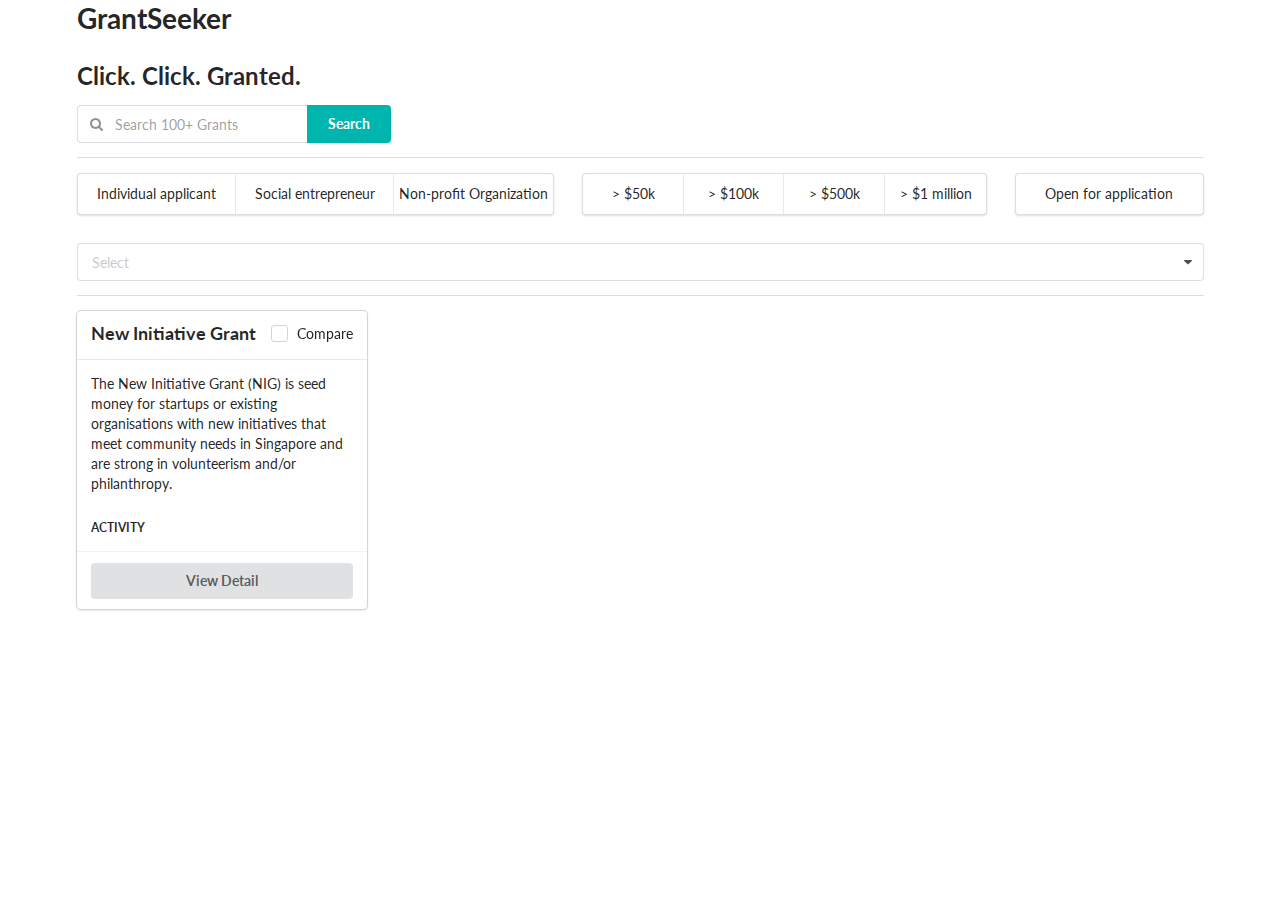
==== site/index.html @ 49b5996e "Add detail.html" ====
<!doctype html>
<!--[if lt IE 7]>      <html class="no-js lt-ie9 lt-ie8 lt-ie7" lang=""> <![endif]-->
<!--[if IE 7]>         <html class="no-js lt-ie9 lt-ie8" lang=""> <![endif]-->
<!--[if IE 8]>         <html class="no-js lt-ie9" lang=""> <![endif]-->
<!--[if gt IE 8]><!--> <html class="no-js" lang=""> <!--<![endif]-->
    <head>
        <meta charset="utf-8">
        <meta http-equiv="X-UA-Compatible" content="IE=edge,chrome=1">
        <title></title>
        <meta name="description" content="">
        <meta name="viewport" content="width=device-width, initial-scale=1">
        <link rel="apple-touch-icon" href="apple-touch-icon.png">

        <link rel="stylesheet" href="css/semantic.min.css">
        <link rel="stylesheet" href="css/app.css">

        <script src="js/vendor/modernizr-2.8.3-respond-1.4.2.min.js"></script>
    </head>
    <body>
        <!--[if lt IE 8]>
            <p class="browserupgrade">You are using an <strong>outdated</strong> browser. Please <a href="http://browsehappy.com/">upgrade your browser</a> to improve your experience.</p>
        <![endif]-->
        
        <div class="ui container">
            <h1>GrantSeeker</h1>
            <h2>Click. Click. Granted.</h2>
            <div class="ui action left icon input">
              <i class="search icon"></i>
              <input type="text" placeholder="Search 100+ Grants">
              <div class="ui teal button">Search</div>
            </div>    
            <div class="ui divider"></div>
            <div class="ui grid">
                <div class="seven wide column">
                    <div class="ui three item menu js-select">
                      <a class="item">Individual applicant</a>
                      <a class="item">Social entrepreneur</a>
                      <a class="item">Non-profit Organization</a>
                    </div>
                </div>

                <div class="six wide column">
                    <div class="ui four item menu js-select">
                      <a class="item">&gt; $50k</a>
                      <a class="item">&gt; $100k</a>
                      <a class="item">&gt; $500k</a>
                      <a class="item">&gt; $1 million</a>
                    </div>
                </div>

                <div class="three wide column">
                    <div class="ui one item menu js-select">
                      <a class="item">Open for application</a>
                    </div>
                </div>

            </div>
            <div class="ui one column grid">
                <div class="ui column">
                    <select class="ui fluid dropdown" multiple="">
                      <option value="">Select</option>
                        <option value="1">Disabilities</option>
                        <option value="2">Elderly and active ageing</option>
                        <option value="3">Social enterprises</option>
                        <option value="4">Low-income</option>
                        <option value="5">Parenting</option>
                    </select>
                </div>
            </div>
            <div class="ui divider"></div>
            <div class="ui cards">
                <div class="ui card">
                  <div class="content">
                    <div class="ui checkbox right floated">
                      <input type="checkbox" name="example">
                      <label>Compare</label>
                    </div>
                    <div class="header">New Initiative Grant</div>
                  </div>
                  <div class="content">
                    <div class="summary">The New Initiative Grant (NIG) is seed money for startups or existing organisations with new initiatives that meet community needs in Singapore and are strong in volunteerism and/or philanthropy.</div>
                    <h4 class="ui sub header">Activity</h4>
                  </div>
                  <div class="extra content">
                    <a href="detail.html" class="ui fluid button">View Detail</a>
                  </div>
                </div>
            </div>
        </div>

        <script src="//ajax.googleapis.com/ajax/libs/jquery/1.11.2/jquery.min.js"></script>
        <script>window.jQuery || document.write('<script src="js/vendor/jquery-1.11.2.min.js"><\/script>')</script>
        <script src="js/vendor/semantic.min.js"></script>
        <script src="js/main.js"></script>

        <!-- Google Analytics: change UA-XXXXX-X to be your site's ID. -->
        <script>
            (function(b,o,i,l,e,r){b.GoogleAnalyticsObject=l;b[l]||(b[l]=
            function(){(b[l].q=b[l].q||[]).push(arguments)});b[l].l=+new Date;
            e=o.createElement(i);r=o.getElementsByTagName(i)[0];
            e.src='//www.google-analytics.com/analytics.js';
            r.parentNode.insertBefore(e,r)}(window,document,'script','ga'));
            ga('create','UA-XXXXX-X','auto');ga('send','pageview');
        </script>
    </body>
</html>
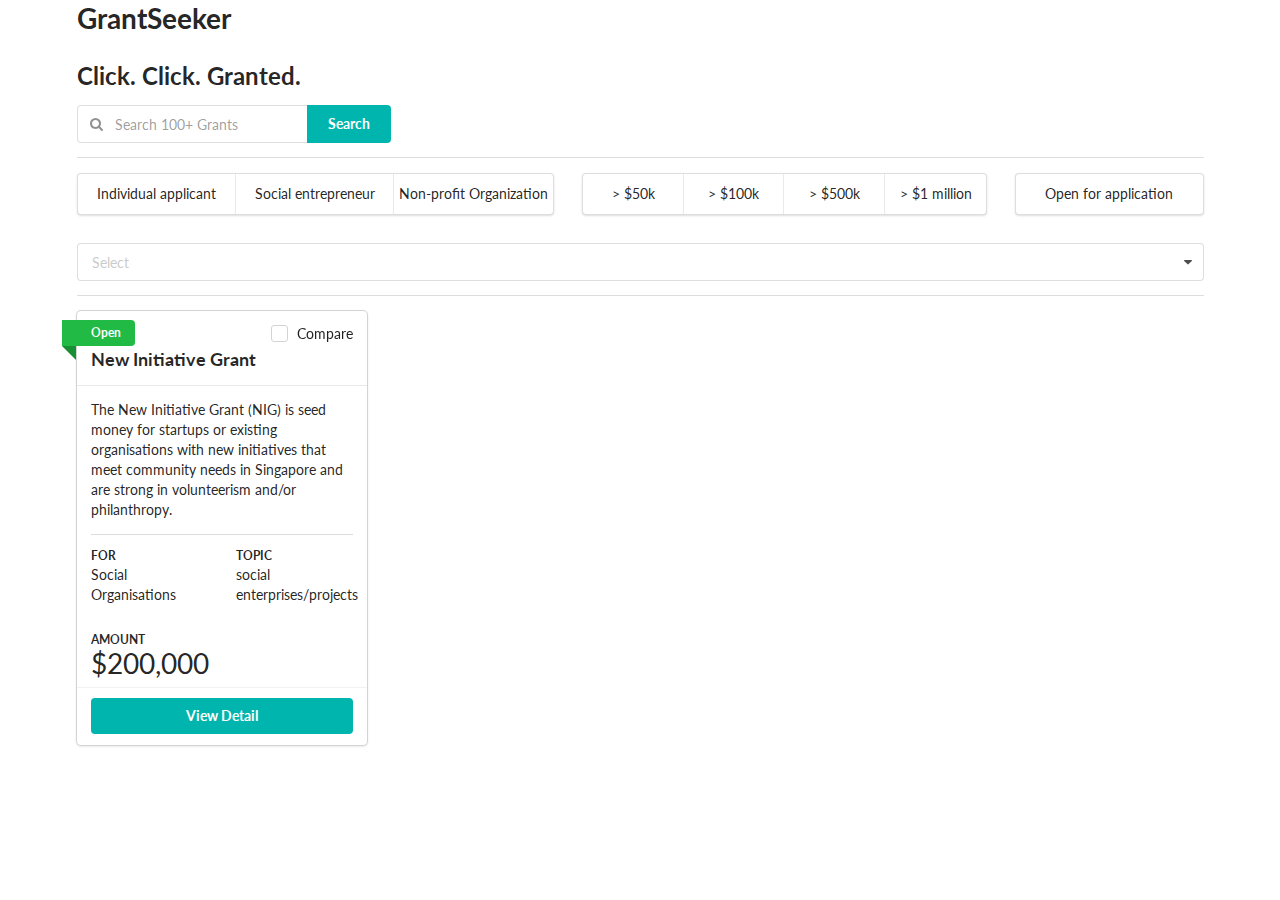
==== commit 84c150ee: "add details" ====
--- a/site/index.html
+++ b/site/index.html
@@ -32,7 +32,7 @@
             <div class="ui divider"></div>
             <div class="ui grid">
                 <div class="seven wide column">
-                    <div class="ui three item menu js-select">
+                    <div class="ui three item menu">
                       <a class="item">Individual applicant</a>
                       <a class="item">Social entrepreneur</a>
                       <a class="item">Non-profit Organization</a>
@@ -40,7 +40,7 @@
                 </div>
 
                 <div class="six wide column">
-                    <div class="ui four item menu js-select">
+                    <div class="ui four item menu">
                       <a class="item">&gt; $50k</a>
                       <a class="item">&gt; $100k</a>
                       <a class="item">&gt; $500k</a>
@@ -49,7 +49,7 @@
                 </div>
 
                 <div class="three wide column">
-                    <div class="ui one item menu js-select">
+                    <div class="ui one item menu">
                       <a class="item">Open for application</a>
                     </div>
                 </div>
@@ -71,6 +71,7 @@
             <div class="ui cards">
                 <div class="ui card">
                   <div class="content">
+                    <div class="ui green ribbon label">Open</div>
                     <div class="ui checkbox right floated">
                       <input type="checkbox" name="example">
                       <label>Compare</label>
@@ -79,10 +80,22 @@
                   </div>
                   <div class="content">
                     <div class="summary">The New Initiative Grant (NIG) is seed money for startups or existing organisations with new initiatives that meet community needs in Singapore and are strong in volunteerism and/or philanthropy.</div>
-                    <h4 class="ui sub header">Activity</h4>
+                    <div class="ui divider"></div>
+                    <div class="grid ui">
+                        <div class="ui eight wide column">
+                            <h4 class="ui sub header">For</h4>
+                            <div>Social Organisations</div>
+                        </div>
+                        <div class="ui eight wide column">
+                            <h4 class="ui sub header">Topic</h4>
+                            <div>social enterprises/projects</div>
+                        </div>
+                    </div>
+                    <h4 class="ui sub header">Amount</h4>
+                    <div class="amount">$200,000</div>                    
                   </div>
                   <div class="extra content">
-                    <a href="detail.html" class="ui fluid button">View Detail</a>
+                    <button class="ui fluid teal button">View Detail</button>
                   </div>
                 </div>
             </div>
--- a/site/css/app.css
+++ b/site/css/app.css
@@ -0,0 +1,8 @@
+.amount {
+    font-size: 2em;
+    margin-top: 0.2em;
+}
+
+.card .ribbon {
+    top: -5px;
+}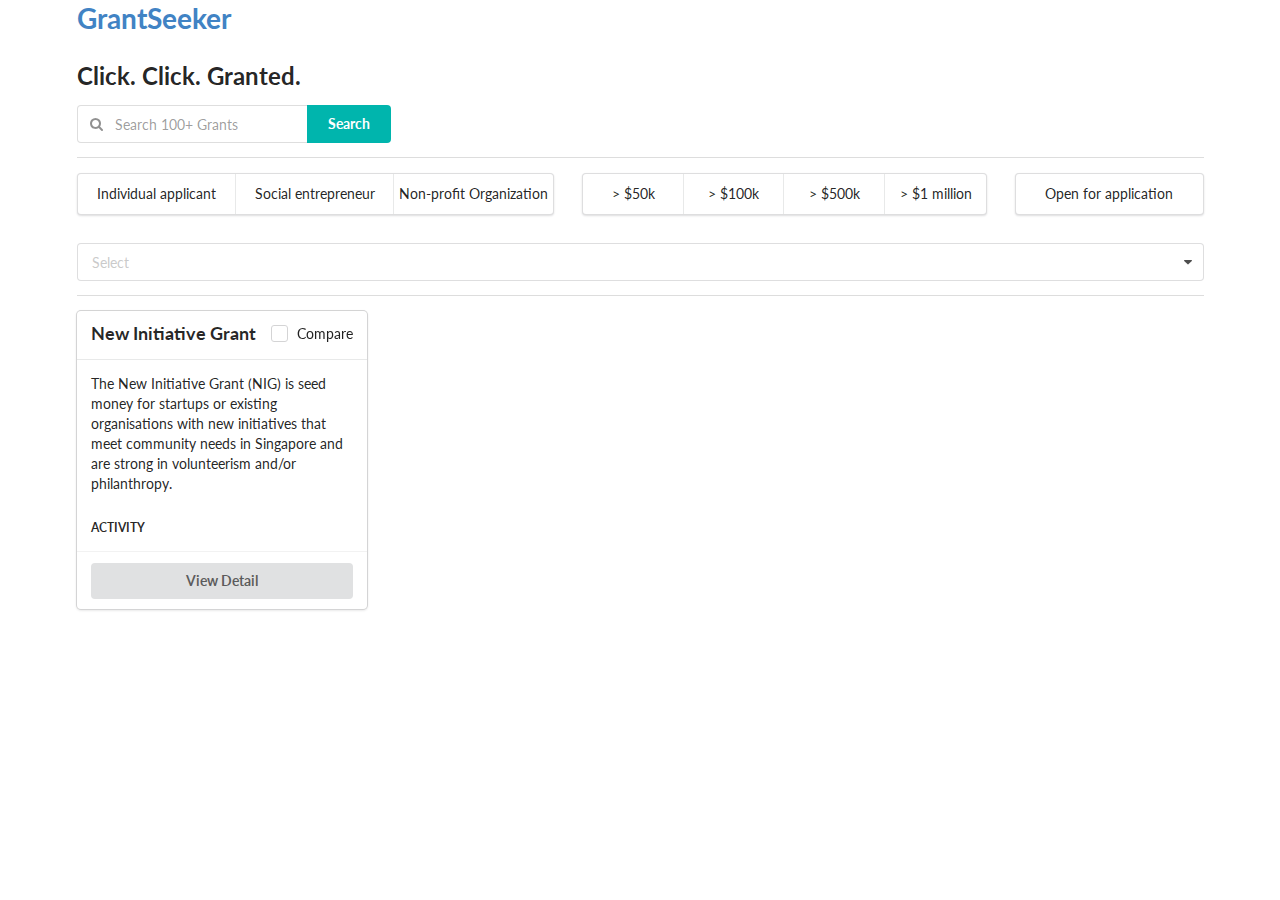
==== commit 5a8b59b7: "Link header to index" ====
--- a/site/index.html
+++ b/site/index.html
@@ -22,7 +22,7 @@
         <![endif]-->
         
         <div class="ui container">
-            <h1>GrantSeeker</h1>
+            <h1><a href="index.html">GrantSeeker</a></h1>
             <h2>Click. Click. Granted.</h2>
             <div class="ui action left icon input">
               <i class="search icon"></i>
@@ -32,7 +32,7 @@
             <div class="ui divider"></div>
             <div class="ui grid">
                 <div class="seven wide column">
-                    <div class="ui three item menu">
+                    <div class="ui three item menu js-select">
                       <a class="item">Individual applicant</a>
                       <a class="item">Social entrepreneur</a>
                       <a class="item">Non-profit Organization</a>
@@ -40,7 +40,7 @@
                 </div>
 
                 <div class="six wide column">
-                    <div class="ui four item menu">
+                    <div class="ui four item menu js-select">
                       <a class="item">&gt; $50k</a>
                       <a class="item">&gt; $100k</a>
                       <a class="item">&gt; $500k</a>
@@ -49,7 +49,7 @@
                 </div>
 
                 <div class="three wide column">
-                    <div class="ui one item menu">
+                    <div class="ui one item menu js-select">
                       <a class="item">Open for application</a>
                     </div>
                 </div>
@@ -71,7 +71,6 @@
             <div class="ui cards">
                 <div class="ui card">
                   <div class="content">
-                    <div class="ui green ribbon label">Open</div>
                     <div class="ui checkbox right floated">
                       <input type="checkbox" name="example">
                       <label>Compare</label>
@@ -80,22 +79,10 @@
                   </div>
                   <div class="content">
                     <div class="summary">The New Initiative Grant (NIG) is seed money for startups or existing organisations with new initiatives that meet community needs in Singapore and are strong in volunteerism and/or philanthropy.</div>
-                    <div class="ui divider"></div>
-                    <div class="grid ui">
-                        <div class="ui eight wide column">
-                            <h4 class="ui sub header">For</h4>
-                            <div>Social Organisations</div>
-                        </div>
-                        <div class="ui eight wide column">
-                            <h4 class="ui sub header">Topic</h4>
-                            <div>social enterprises/projects</div>
-                        </div>
-                    </div>
-                    <h4 class="ui sub header">Amount</h4>
-                    <div class="amount">$200,000</div>                    
+                    <h4 class="ui sub header">Activity</h4>
                   </div>
                   <div class="extra content">
-                    <button class="ui fluid teal button">View Detail</button>
+                    <a href="detail.html" class="ui fluid button">View Detail</a>
                   </div>
                 </div>
             </div>
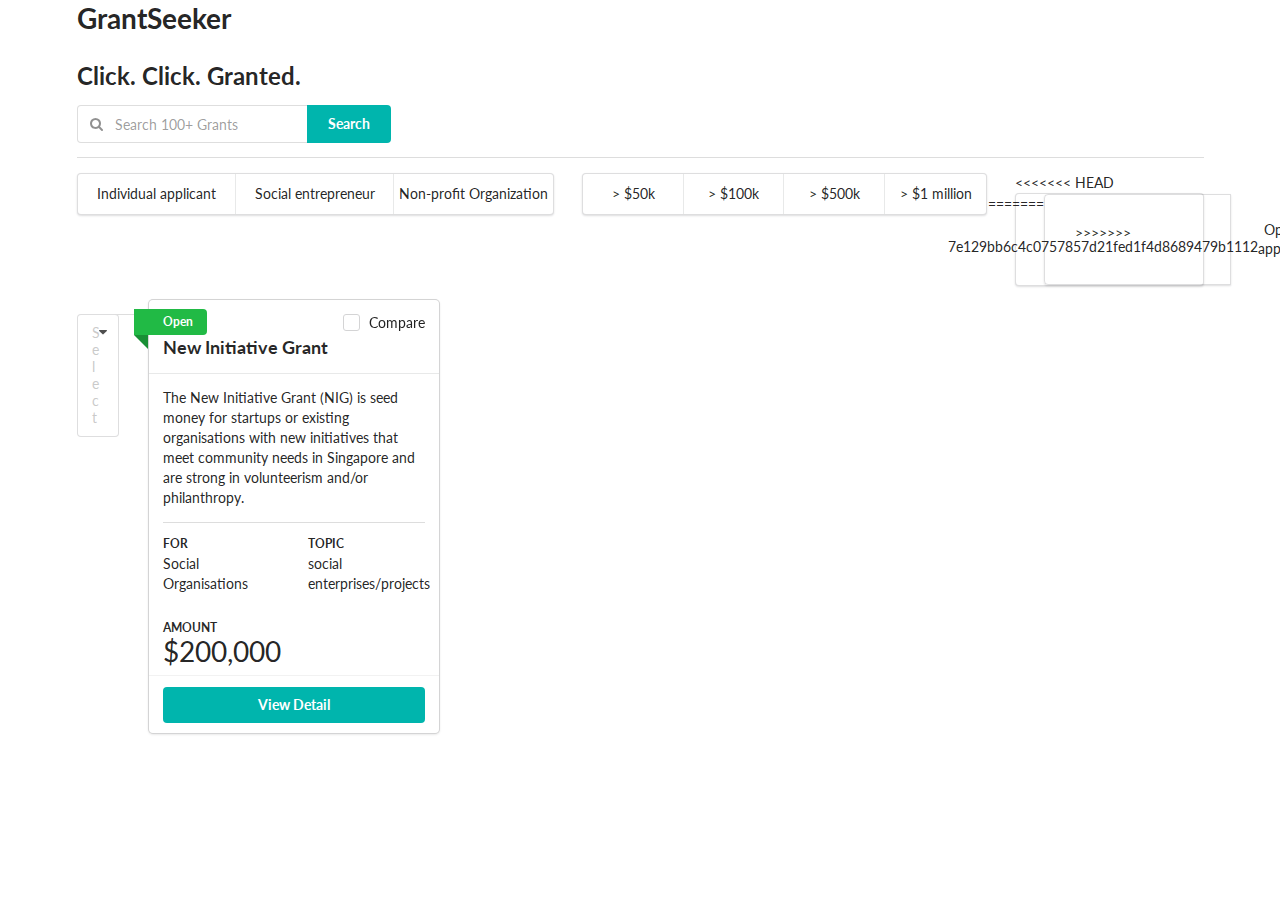
==== commit fecadf74: "Merge branch 'master' of github.com:minitheory/grantseeker" ====
--- a/site/index.html
+++ b/site/index.html
@@ -22,7 +22,7 @@
         <![endif]-->
         
         <div class="ui container">
-            <h1><a href="index.html">GrantSeeker</a></h1>
+            <h1>GrantSeeker</h1>
             <h2>Click. Click. Granted.</h2>
             <div class="ui action left icon input">
               <i class="search icon"></i>
@@ -49,7 +49,11 @@
                 </div>
 
                 <div class="three wide column">
+<<<<<<< HEAD
+                    <div class="ui one item menu">
+=======
                     <div class="ui one item menu js-select">
+>>>>>>> 7e129bb6c4c0757857d21fed1f4d8689479b1112
                       <a class="item">Open for application</a>
                     </div>
                 </div>
@@ -71,6 +75,7 @@
             <div class="ui cards">
                 <div class="ui card">
                   <div class="content">
+                    <div class="ui green ribbon label">Open</div>
                     <div class="ui checkbox right floated">
                       <input type="checkbox" name="example">
                       <label>Compare</label>
@@ -79,10 +84,22 @@
                   </div>
                   <div class="content">
                     <div class="summary">The New Initiative Grant (NIG) is seed money for startups or existing organisations with new initiatives that meet community needs in Singapore and are strong in volunteerism and/or philanthropy.</div>
-                    <h4 class="ui sub header">Activity</h4>
+                    <div class="ui divider"></div>
+                    <div class="grid ui">
+                        <div class="ui eight wide column">
+                            <h4 class="ui sub header">For</h4>
+                            <div>Social Organisations</div>
+                        </div>
+                        <div class="ui eight wide column">
+                            <h4 class="ui sub header">Topic</h4>
+                            <div>social enterprises/projects</div>
+                        </div>
+                    </div>
+                    <h4 class="ui sub header">Amount</h4>
+                    <div class="amount">$200,000</div>                    
                   </div>
                   <div class="extra content">
-                    <a href="detail.html" class="ui fluid button">View Detail</a>
+                    <button class="ui fluid teal button">View Detail</button>
                   </div>
                 </div>
             </div>
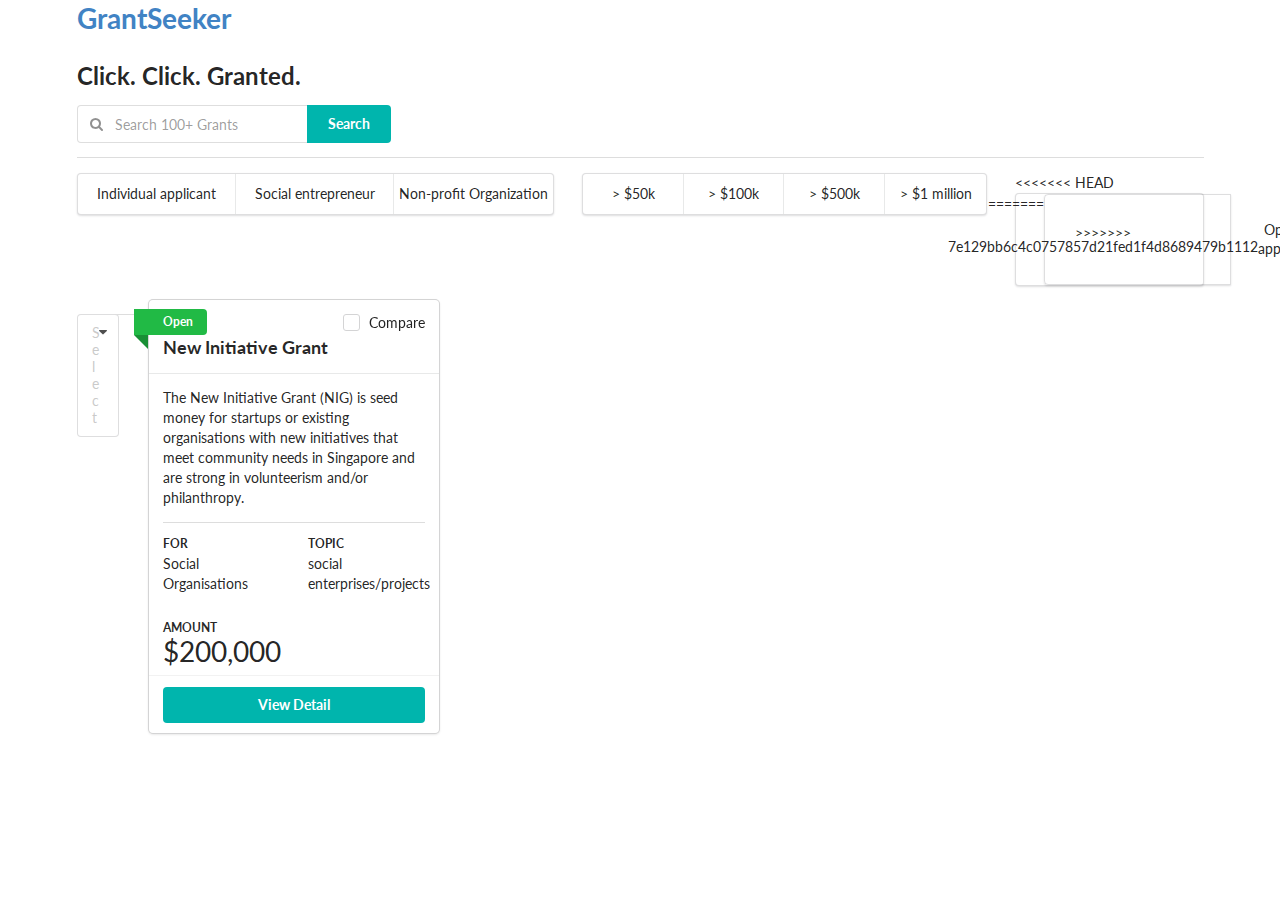
==== commit 7c5108ac: "Merge branch 'master' of github.com:minitheory/grantseeker" ====
--- a/site/index.html
+++ b/site/index.html
@@ -22,7 +22,7 @@
         <![endif]-->
         
         <div class="ui container">
-            <h1>GrantSeeker</h1>
+            <h1><a href="index.html">GrantSeeker</a></h1>
             <h2>Click. Click. Granted.</h2>
             <div class="ui action left icon input">
               <i class="search icon"></i>
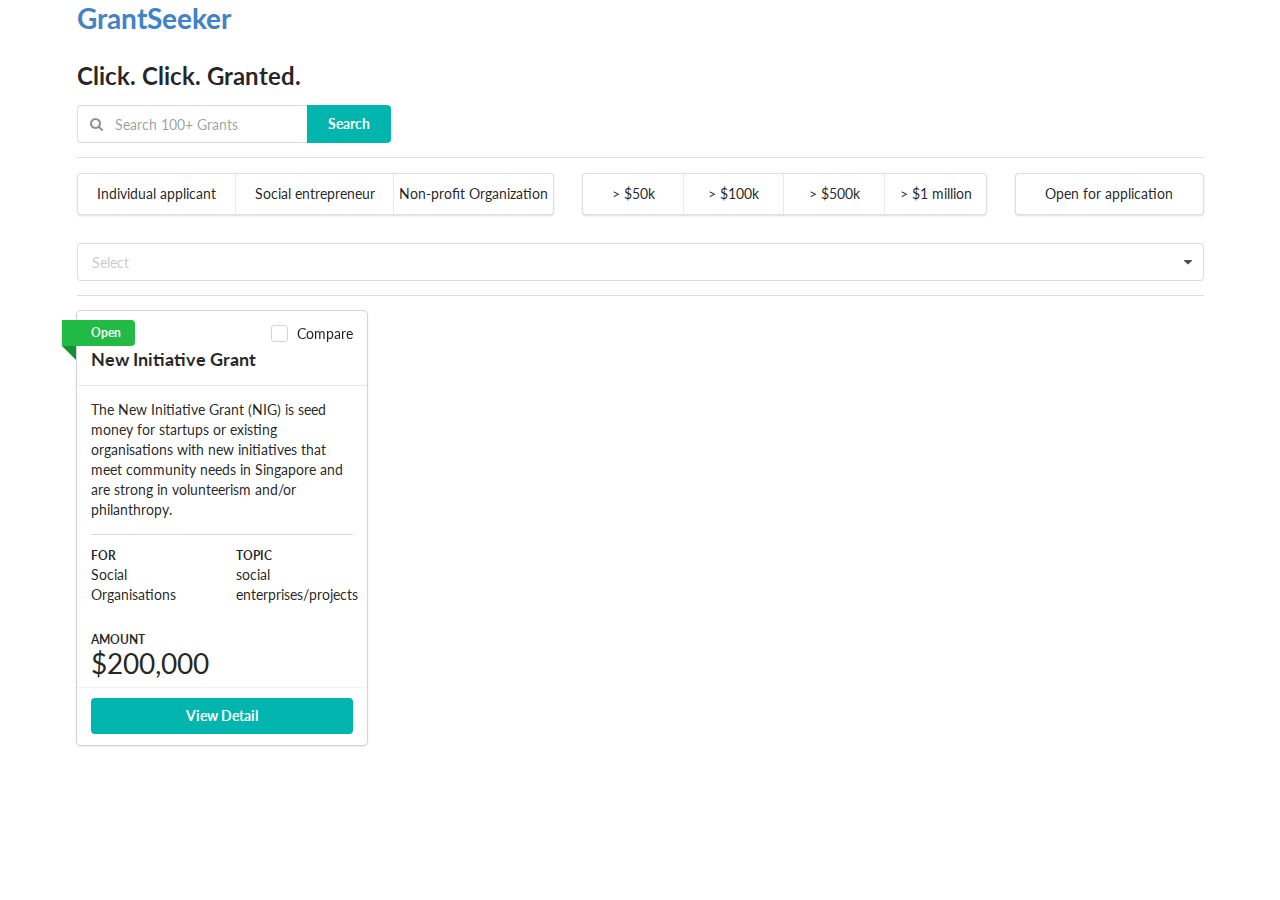
==== commit 648c0d7c: "fix merge" ====
--- a/site/index.html
+++ b/site/index.html
@@ -49,11 +49,7 @@
                 </div>
 
                 <div class="three wide column">
-<<<<<<< HEAD
-                    <div class="ui one item menu">
-=======
                     <div class="ui one item menu js-select">
->>>>>>> 7e129bb6c4c0757857d21fed1f4d8689479b1112
                       <a class="item">Open for application</a>
                     </div>
                 </div>
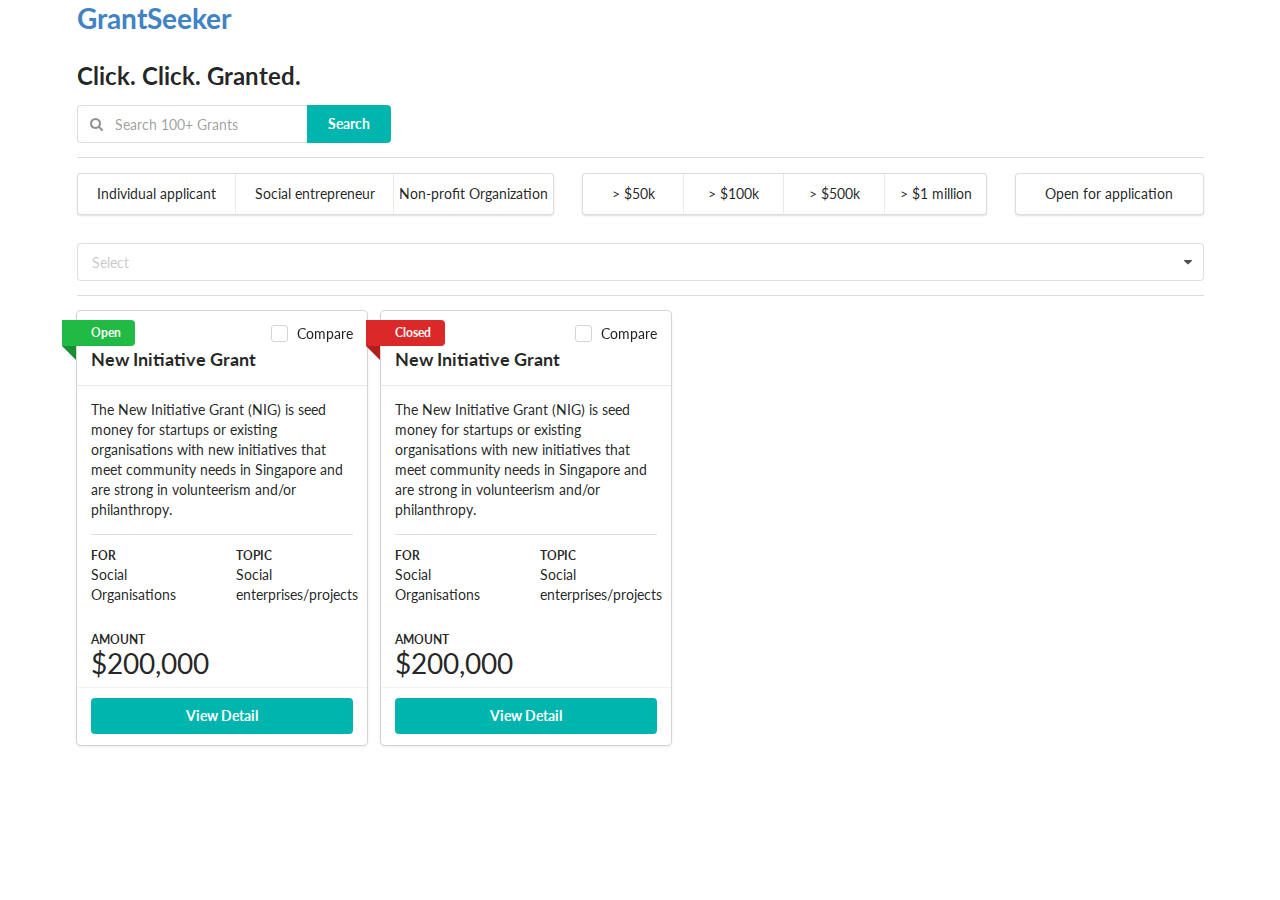
==== commit 9d971152: "Updated card detail" ====
--- a/site/index.html
+++ b/site/index.html
@@ -88,14 +88,43 @@
                         </div>
                         <div class="ui eight wide column">
                             <h4 class="ui sub header">Topic</h4>
-                            <div>social enterprises/projects</div>
+                            <div>Social enterprises/projects</div>
                         </div>
                     </div>
                     <h4 class="ui sub header">Amount</h4>
                     <div class="amount">$200,000</div>                    
                   </div>
                   <div class="extra content">
-                    <button class="ui fluid teal button">View Detail</button>
+                    <a href="detail.html" class="ui fluid teal button">View Detail</a>
+                  </div>
+                </div>
+                <div class="ui card">
+                  <div class="content">
+                    <div class="ui red ribbon label">Closed</div>
+                    <div class="ui checkbox right floated">
+                      <input type="checkbox" name="example">
+                      <label>Compare</label>
+                    </div>
+                    <div class="header">New Initiative Grant</div>
+                  </div>
+                  <div class="content">
+                    <div class="summary">The New Initiative Grant (NIG) is seed money for startups or existing organisations with new initiatives that meet community needs in Singapore and are strong in volunteerism and/or philanthropy.</div>
+                    <div class="ui divider"></div>
+                    <div class="grid ui">
+                        <div class="ui eight wide column">
+                            <h4 class="ui sub header">For</h4>
+                            <div>Social Organisations</div>
+                        </div>
+                        <div class="ui eight wide column">
+                            <h4 class="ui sub header">Topic</h4>
+                            <div>Social enterprises/projects</div>
+                        </div>
+                    </div>
+                    <h4 class="ui sub header">Amount</h4>
+                    <div class="amount">$200,000</div>                    
+                  </div>
+                  <div class="extra content">
+                    <a href="detail.html" class="ui fluid teal button">View Detail</a>
                   </div>
                 </div>
             </div>
